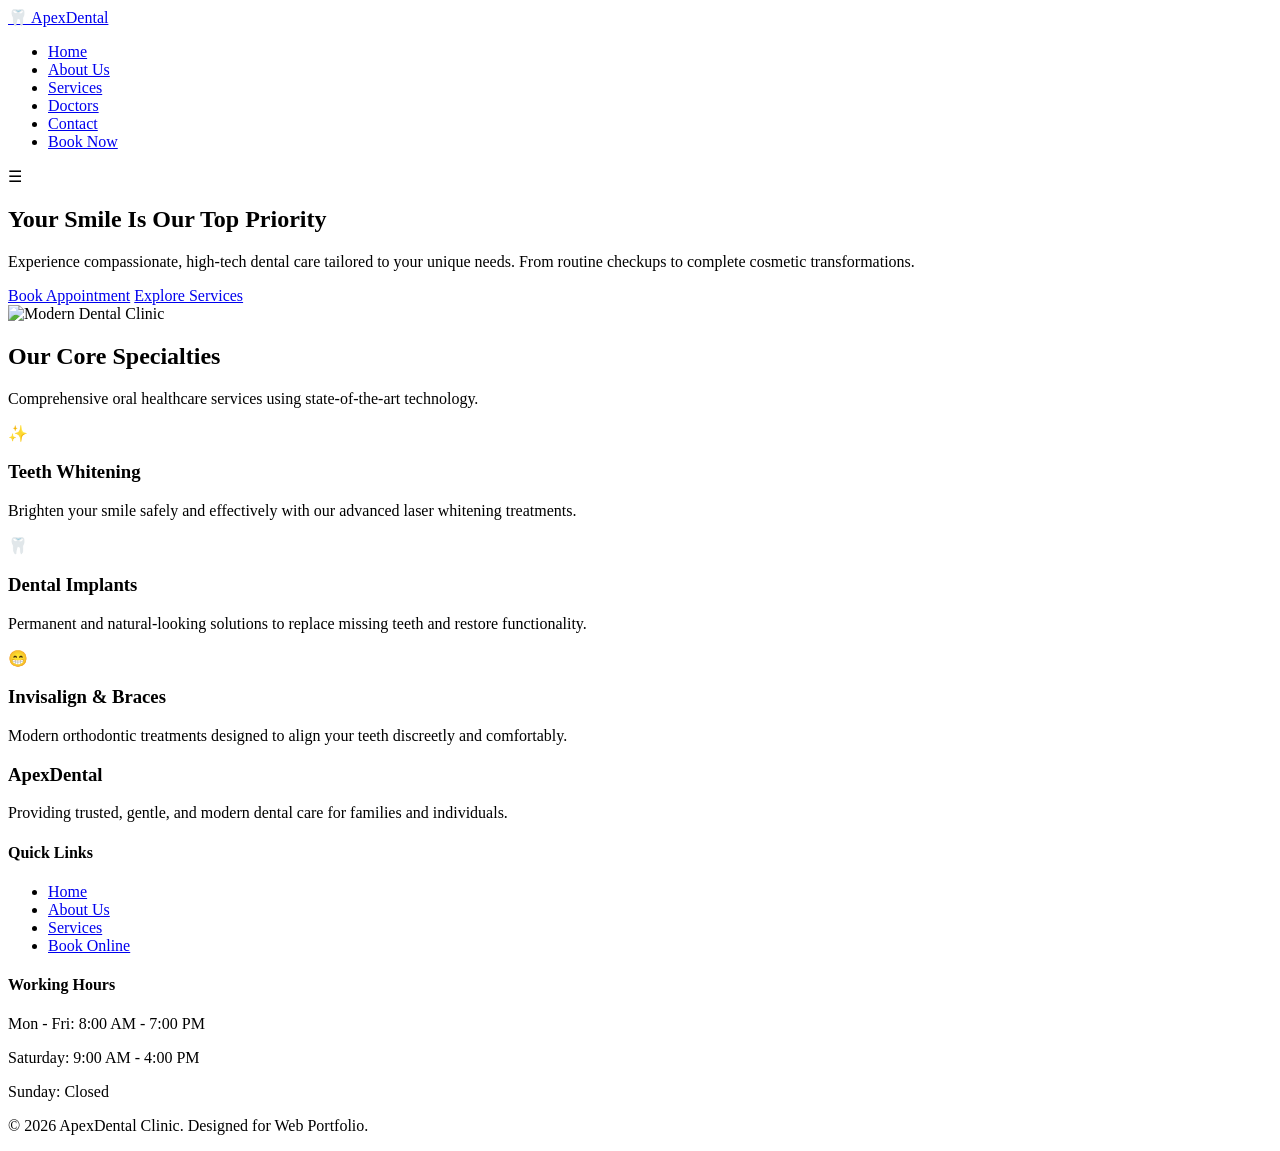
==== index.html @ ddf417f5 "Add files via upload" ====
<!DOCTYPE html>
<html lang="en">
<head>
  <meta charset="UTF-8">
  <meta name="viewport" content="width=device-width, initial-scale=1.0">
  <title>Apex Dental | Modern Smile Care</title>
  <link rel="stylesheet" href="css/style.css">
</head>
<body>

  <!-- Navigation -->
  <header class="header">
    <div class="container navbar">
      <a href="index.html" class="logo">🦷 ApexDental</a>
      <ul class="nav-menu" id="navMenu">
        <li><a href="index.html" class="nav-link active">Home</a></li>
        <li><a href="about.html" class="nav-link">About Us</a></li>
        <li><a href="services.html" class="nav-link">Services</a></li>
        <li><a href="doctors.html" class="nav-link">Doctors</a></li>
        <li><a href="contact.html" class="nav-link">Contact</a></li>
        <li><a href="contact.html" class="btn btn-primary">Book Now</a></li>
      </ul>
      <div class="hamburger" id="hamburger">☰</div>
    </div>
  </header>

  <!-- Hero Section -->
  <section class="hero">
    <div class="container hero-wrapper">
      <div class="hero-content">
        <h1>Your Smile Is Our Top Priority</h1>
        <p>Experience compassionate, high-tech dental care tailored to your unique needs. From routine checkups to complete cosmetic transformations.</p>
        <div class="hero-btn-group">
          <a href="contact.html" class="btn btn-primary">Book Appointment</a>
          <a href="services.html" class="btn btn-secondary">Explore Services</a>
        </div>
      </div>
      <div class="hero-image">
        <img src="https://images.unsplash.com/photo-1629909613654-28e377c37b09?auto=format&fit=crop&w=800&q=80" alt="Modern Dental Clinic">
      </div>
    </div>
  </section>

  <!-- Featured Services Preview -->
  <section class="section-padding">
    <div class="container">
      <div class="section-title">
        <h2>Our Core Specialties</h2>
        <p>Comprehensive oral healthcare services using state-of-the-art technology.</p>
      </div>
      <div class="services-grid">
        <div class="service-card">
          <span class="service-icon">✨</span>
          <h3>Teeth Whitening</h3>
          <p>Brighten your smile safely and effectively with our advanced laser whitening treatments.</p>
        </div>
        <div class="service-card">
          <span class="service-icon">🦷</span>
          <h3>Dental Implants</h3>
          <p>Permanent and natural-looking solutions to replace missing teeth and restore functionality.</p>
        </div>
        <div class="service-card">
          <span class="service-icon">😁</span>
          <h3>Invisalign & Braces</h3>
          <p>Modern orthodontic treatments designed to align your teeth discreetly and comfortably.</p>
        </div>
      </div>
    </div>
  </section>

  <!-- Footer -->
  <footer class="footer">
    <div class="container footer-grid">
      <div class="footer-col">
        <h3>ApexDental</h3>
        <p>Providing trusted, gentle, and modern dental care for families and individuals.</p>
      </div>
      <div class="footer-col">
        <h4>Quick Links</h4>
        <ul>
          <li><a href="index.html">Home</a></li>
          <li><a href="about.html">About Us</a></li>
          <li><a href="services.html">Services</a></li>
          <li><a href="contact.html">Book Online</a></li>
        </ul>
      </div>
      <div class="footer-col">
        <h4>Working Hours</h4>
        <p>Mon - Fri: 8:00 AM - 7:00 PM</p>
        <p>Saturday: 9:00 AM - 4:00 PM</p>
        <p>Sunday: Closed</p>
      </div>
    </div>
    <div class="footer-bottom">
      <p>&copy; 2026 ApexDental Clinic. Designed for Web Portfolio.</p>
    </div>
  </footer>

  <script src="js/main.js"></script>
</body>
</html>
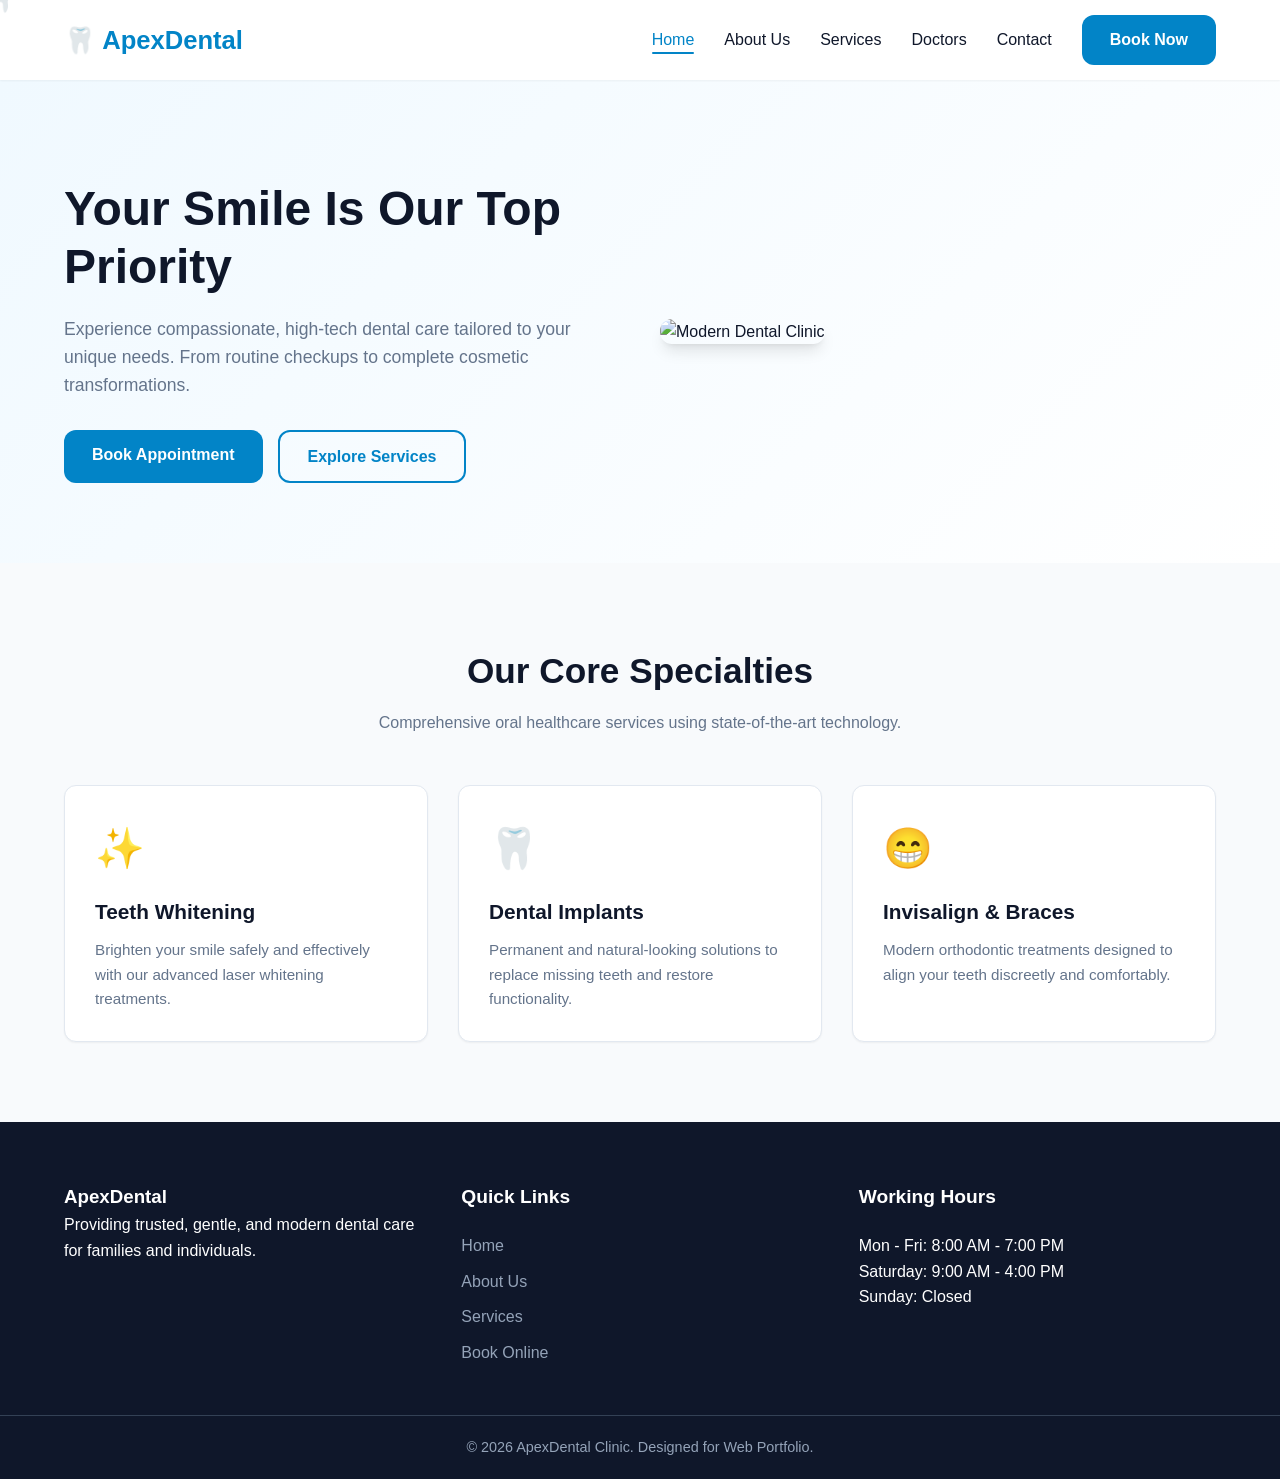
==== commit 04fb4c47: "Update index.html" ====
--- a/index.html
+++ b/index.html
@@ -4,7 +4,7 @@
   <meta charset="UTF-8">
   <meta name="viewport" content="width=device-width, initial-scale=1.0">
   <title>Apex Dental | Modern Smile Care</title>
-  <link rel="stylesheet" href="css/style.css">
+  <link rel="stylesheet" href="style.css">
 </head>
 <body>
 
@@ -96,6 +96,6 @@
     </div>
   </footer>
 
-  <script src="js/main.js"></script>
+  <script src="main.js"></script>
 </body>
-</html>+</html>
--- a/style.css
+++ b/style.css
@@ -0,0 +1,435 @@
+/* ==========================================================================
+   Dental Clinic - Custom Design System
+   ========================================================================== */
+:root {
+  --primary-color: #0284c7;
+  --primary-dark: #0369a1;
+  --secondary-color: #0d9488;
+  --accent-color: #f0f9ff;
+  --text-dark: #0f172a;
+  --text-muted: #64748b;
+  --white: #ffffff;
+  --bg-light: #f8fafc;
+  --border-color: #e2e8f0;
+  --shadow-sm: 0 1px 2px 0 rgb(0 0 0 / 0.05);
+  --shadow-md: 0 4px 6px -1px rgb(0 0 0 / 0.1), 0 2px 4px -2px rgb(0 0 0 / 0.1);
+  --shadow-lg: 0 10px 15px -3px rgb(0 0 0 / 0.1), 0 4px 6px -4px rgb(0 0 0 / 0.1);
+  --transition: all 0.3s ease;
+  --radius: 12px;
+}
+/* Custom Tooth Cursor (Desktop) */
+@media (pointer: fine) {
+  * {
+    cursor: none !important;
+  }
+}
+
+.custom-cursor {
+  position: fixed;
+  top: 0;
+  left: 0;
+  width: 32px;
+  height: 32px;
+  font-size: 24px;
+  pointer-events: none;
+  z-index: 9999;
+  transform: translate(-50%, -50%);
+  transition: transform 0.1s ease-out, filter 0.2s ease;
+  user-select: none;
+  display: flex;
+  align-items: center;
+  justify-content: center;
+}
+
+.custom-cursor.active {
+  transform: translate(-50%, -50%) scale(1.3) rotate(-15deg);
+  filter: drop-shadow(0 0 8px rgba(2, 132, 199, 0.6));
+}
+
+* {
+  margin: 0;
+  padding: 0;
+  box-sizing: border-box;
+  font-family: 'Segoe UI', Tahoma, Geneva, Verdana, sans-serif;
+}
+
+html {
+  scroll-behavior: smooth;
+}
+
+body {
+  background-color: var(--bg-light);
+  color: var(--text-dark);
+  line-height: 1.6;
+}
+
+a {
+  text-decoration: none;
+  color: inherit;
+}
+
+ul {
+  list-style: none;
+}
+
+/* Base Utility Classes */
+.container {
+  width: 90%;
+  max-width: 1200px;
+  margin: 0 auto;
+}
+
+.btn {
+  display: inline-block;
+  padding: 12px 28px;
+  border-radius: var(--radius);
+  font-weight: 600;
+  cursor: pointer;
+  transition: var(--transition);
+  border: none;
+}
+
+.btn-primary {
+  background-color: var(--primary-color);
+  color: var(--white);
+}
+
+.btn-primary:hover {
+  background-color: var(--primary-dark);
+  transform: translateY(-2px);
+  box-shadow: var(--shadow-md);
+}
+
+.btn-secondary {
+  background-color: transparent;
+  color: var(--primary-color);
+  border: 2px solid var(--primary-color);
+}
+
+.btn-secondary:hover {
+  background-color: var(--primary-color);
+  color: var(--white);
+}
+
+.section-padding {
+  padding: 80px 0;
+}
+
+.section-title {
+  text-align: center;
+  margin-bottom: 50px;
+}
+
+.section-title h2 {
+  font-size: 2.2rem;
+  color: var(--text-dark);
+  margin-bottom: 10px;
+}
+
+.section-title p {
+  color: var(--text-muted);
+  max-width: 600px;
+  margin: 0 auto;
+}
+
+/* Header & Navigation */
+.header {
+  background-color: var(--white);
+  box-shadow: var(--shadow-sm);
+  position: sticky;
+  top: 0;
+  z-index: 1000;
+}
+
+.navbar {
+  display: flex;
+  justify-content: space-between;
+  align-items: center;
+  height: 80px;
+}
+
+.logo {
+  font-size: 1.6rem;
+  font-weight: 700;
+  color: var(--primary-color);
+  display: flex;
+  align-items: center;
+  gap: 8px;
+}
+
+.nav-menu {
+  display: flex;
+  gap: 30px;
+  align-items: center;
+}
+
+.nav-link {
+  font-weight: 500;
+  color: var(--text-dark);
+  transition: var(--transition);
+  position: relative;
+}
+
+.nav-link:hover, .nav-link.active {
+  color: var(--primary-color);
+}
+
+.nav-link.active::after {
+  content: '';
+  position: absolute;
+  bottom: -6px;
+  left: 0;
+  width: 100%;
+  height: 2px;
+  background-color: var(--primary-color);
+  border-radius: 2px;
+}
+
+.hamburger {
+  display: none;
+  cursor: pointer;
+  font-size: 1.5rem;
+}
+
+/* Hero Section */
+.hero {
+  background: linear-gradient(135deg, var(--accent-color) 0%, #ffffff 100%);
+  padding: 100px 0 80px;
+}
+
+.hero-wrapper {
+  display: grid;
+  grid-template-columns: 1fr 1fr;
+  gap: 40px;
+  align-items: center;
+}
+
+.hero-content h1 {
+  font-size: 3rem;
+  line-height: 1.2;
+  margin-bottom: 20px;
+  color: var(--text-dark);
+}
+
+.hero-content p {
+  font-size: 1.1rem;
+  color: var(--text-muted);
+  margin-bottom: 30px;
+}
+
+.hero-btn-group {
+  display: flex;
+  gap: 15px;
+}
+
+.hero-image img {
+  width: 100%;
+  border-radius: var(--radius);
+  box-shadow: var(--shadow-lg);
+  object-fit: cover;
+}
+
+/* Page Header (Subpages) */
+.page-header {
+  background: linear-gradient(135deg, var(--primary-color), var(--secondary-color));
+  color: var(--white);
+  padding: 60px 0;
+  text-align: center;
+}
+
+.page-header h1 {
+  font-size: 2.5rem;
+  margin-bottom: 10px;
+}
+
+/* Grid Layouts */
+.services-grid, .doctors-grid {
+  display: grid;
+  grid-template-columns: repeat(auto-fit, minmax(280px, 1fr));
+  gap: 30px;
+}
+
+/* Service Card */
+.service-card {
+  background: var(--white);
+  padding: 30px;
+  border-radius: var(--radius);
+  box-shadow: var(--shadow-sm);
+  border: 1px solid var(--border-color);
+  transition: var(--transition);
+}
+
+.service-card:hover {
+  transform: translateY(-5px);
+  box-shadow: var(--shadow-lg);
+}
+
+.service-icon {
+  font-size: 2.5rem;
+  margin-bottom: 15px;
+  display: inline-block;
+}
+
+.service-card h3 {
+  font-size: 1.3rem;
+  margin-bottom: 10px;
+}
+
+.service-card p {
+  color: var(--text-muted);
+  font-size: 0.95rem;
+}
+
+/* Doctor Card */
+.doctor-card {
+  background: var(--white);
+  border-radius: var(--radius);
+  overflow: hidden;
+  box-shadow: var(--shadow-sm);
+  border: 1px solid var(--border-color);
+  transition: var(--transition);
+}
+
+.doctor-card:hover {
+  transform: translateY(-5px);
+  box-shadow: var(--shadow-lg);
+}
+
+.doctor-card img {
+  width: 100%;
+  height: 280px;
+  object-fit: cover;
+}
+
+.doctor-info {
+  padding: 20px;
+}
+
+.doctor-info h3 {
+  font-size: 1.2rem;
+  margin-bottom: 5px;
+}
+
+.doctor-info span {
+  color: var(--primary-color);
+  font-size: 0.9rem;
+  font-weight: 600;
+  display: block;
+  margin-bottom: 10px;
+}
+
+.doctor-info p {
+  color: var(--text-muted);
+  font-size: 0.9rem;
+}
+
+/* Contact Section & Form */
+.contact-wrapper {
+  display: grid;
+  grid-template-columns: 1fr 1fr;
+  gap: 40px;
+}
+
+.contact-form {
+  background: var(--white);
+  padding: 30px;
+  border-radius: var(--radius);
+  box-shadow: var(--shadow-sm);
+  border: 1px solid var(--border-color);
+}
+
+.form-group {
+  margin-bottom: 20px;
+}
+
+.form-group label {
+  display: block;
+  margin-bottom: 8px;
+  font-weight: 600;
+}
+
+.form-control {
+  width: 100%;
+  padding: 12px;
+  border: 1px solid var(--border-color);
+  border-radius: 8px;
+  outline: none;
+  transition: var(--transition);
+}
+
+.form-control:focus {
+  border-color: var(--primary-color);
+  box-shadow: 0 0 0 3px rgba(2, 132, 199, 0.15);
+}
+
+/* Footer */
+.footer {
+  background-color: var(--text-dark);
+  color: var(--white);
+  padding: 60px 0 20px;
+}
+
+.footer-grid {
+  display: grid;
+  grid-template-columns: repeat(auto-fit, minmax(220px, 1fr));
+  gap: 40px;
+  margin-bottom: 40px;
+}
+
+.footer-col h4 {
+  font-size: 1.2rem;
+  margin-bottom: 20px;
+  color: var(--white);
+}
+
+.footer-col ul li {
+  margin-bottom: 10px;
+}
+
+.footer-col ul li a {
+  color: #94a3b8;
+  transition: var(--transition);
+}
+
+.footer-col ul li a:hover {
+  color: var(--white);
+}
+
+.footer-bottom {
+  text-align: center;
+  padding-top: 20px;
+  border-top: 1px solid #334155;
+  color: #94a3b8;
+  font-size: 0.9rem;
+}
+
+/* Responsive Styles */
+@media (max-width: 768px) {
+  .hero-wrapper, .contact-wrapper {
+    grid-template-columns: 1fr;
+  }
+
+  .nav-menu {
+    position: fixed;
+    top: 80px;
+    left: -100%;
+    flex-direction: column;
+    background-color: var(--white);
+    width: 100%;
+    padding: 30px 0;
+    box-shadow: var(--shadow-md);
+    transition: var(--transition);
+  }
+
+  .nav-menu.active {
+    left: 0;
+  }
+
+  .hamburger {
+    display: block;
+  }
+
+  .hero-content h1 {
+    font-size: 2.2rem;
+  }
+}
